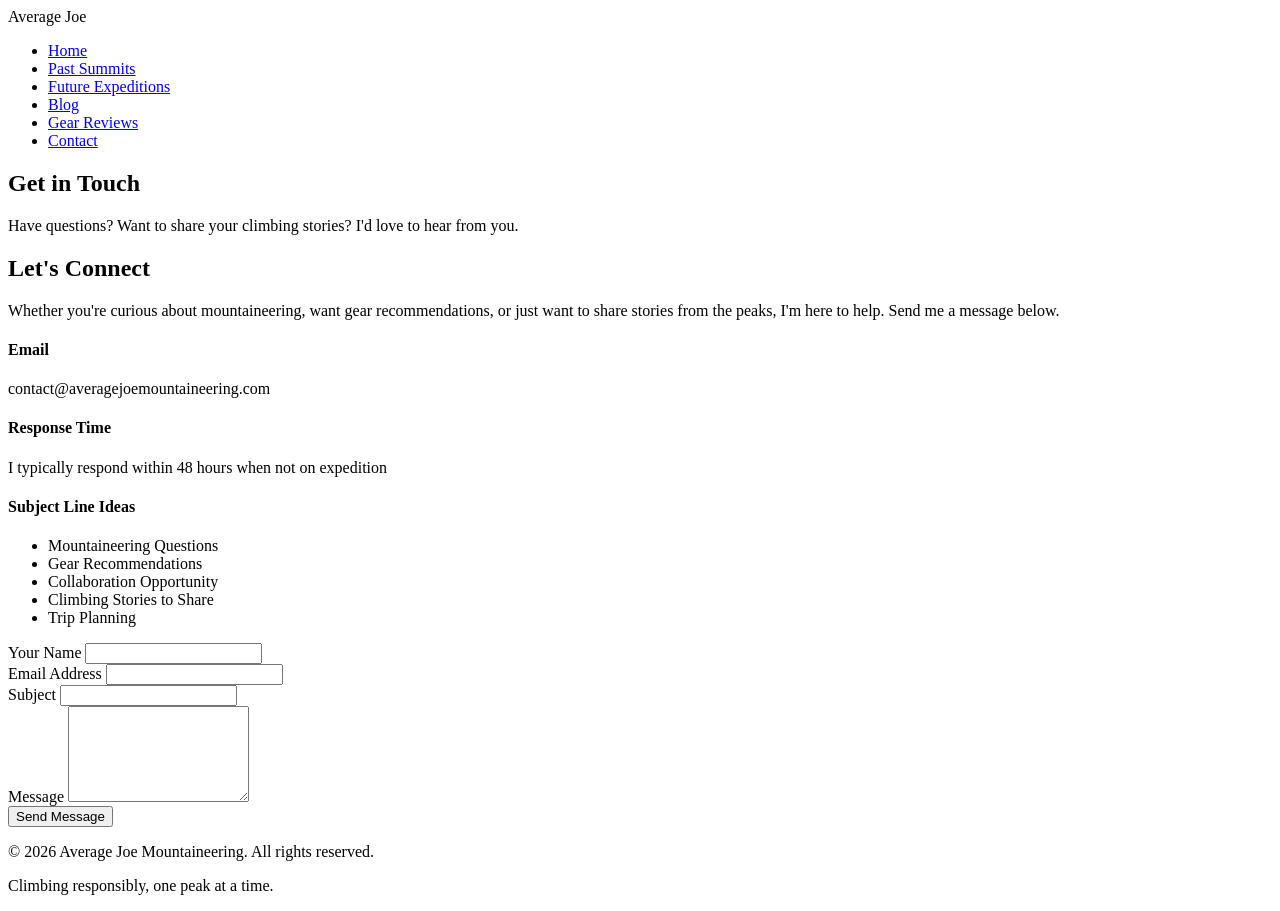
==== contact.html @ 9a06ac95 "Create contact.html with contact form and info Added a contact page with a form for user inquiries a" ====
<!DOCTYPE html>
<html lang="en">
<head>
    <meta charset="UTF-8">
    <meta name="viewport" content="width=device-width, initial-scale=1.0">
    <title>Contact - Average Joe Mountaineering</title>
    <link rel="stylesheet" href="styles.css">
</head>
<body>
    <!-- Navigation -->
    <nav class="navbar">
        <div class="nav-container">
            <div class="nav-brand">Average Joe</div>
            <ul class="nav-menu">
                <li><a href="index.html">Home</a></li>
                <li><a href="past-summits.html">Past Summits</a></li>
                <li><a href="future-expeditions.html">Future Expeditions</a></li>
                <li><a href="blog.html">Blog</a></li>
                <li><a href="gear-reviews.html">Gear Reviews</a></li>
                <li><a href="contact.html">Contact</a></li>
            </ul>
        </div>
    </nav>

    <!-- Page Content -->
    <section class="page-section">
        <div class="container">
            <h1>Get in Touch</h1>
            <p class="subtitle">Have questions? Want to share your climbing stories? I'd love to hear from you.</p>

            <div class="contact-container">
                <div class="contact-info">
                    <h2>Let's Connect</h2>
                    <p>Whether you're curious about mountaineering, want gear recommendations, or just want to share stories from the peaks, I'm here to help. Send me a message below.</p>
                    
                    <div class="info-item">
                        <h4>Email</h4>
                        <p>contact@averagejoemountaineering.com</p>
                    </div>
                    
                    <div class="info-item">
                        <h4>Response Time</h4>
                        <p>I typically respond within 48 hours when not on expedition</p>
                    </div>
                    
                    <div class="info-item">
                        <h4>Subject Line Ideas</h4>
                        <ul style="margin-top: 0.5rem;">
                            <li>Mountaineering Questions</li>
                            <li>Gear Recommendations</li>
                            <li>Collaboration Opportunity</li>
                            <li>Climbing Stories to Share</li>
                            <li>Trip Planning</li>
                        </ul>
                    </div>
                </div>

                <form class="contact-form">
                    <div class="form-group">
                        <label for="name">Your Name</label>
                        <input type="text" id="name" name="name" required>
                    </div>

                    <div class="form-group">
                        <label for="email">Email Address</label>
                        <input type="email" id="email" name="email" required>
                    </div>

                    <div class="form-group">
                        <label for="subject">Subject</label>
                        <input type="text" id="subject" name="subject" required>
                    </div>

                    <div class="form-group">
                        <label for="message">Message</label>
                        <textarea id="message" name="message" rows="6" required></textarea>
                    </div>

                    <button type="submit" class="submit-btn">Send Message</button>
                </form>
            </div>
        </div>
    </section>

    <!-- Footer -->
    <footer class="footer">
        <div class="container">
            <p>&copy; 2026 Average Joe Mountaineering. All rights reserved.</p>
            <p>Climbing responsibly, one peak at a time.</p>
        </div>
    </footer>

    <script src="script.js"></script>
</body>
</html>
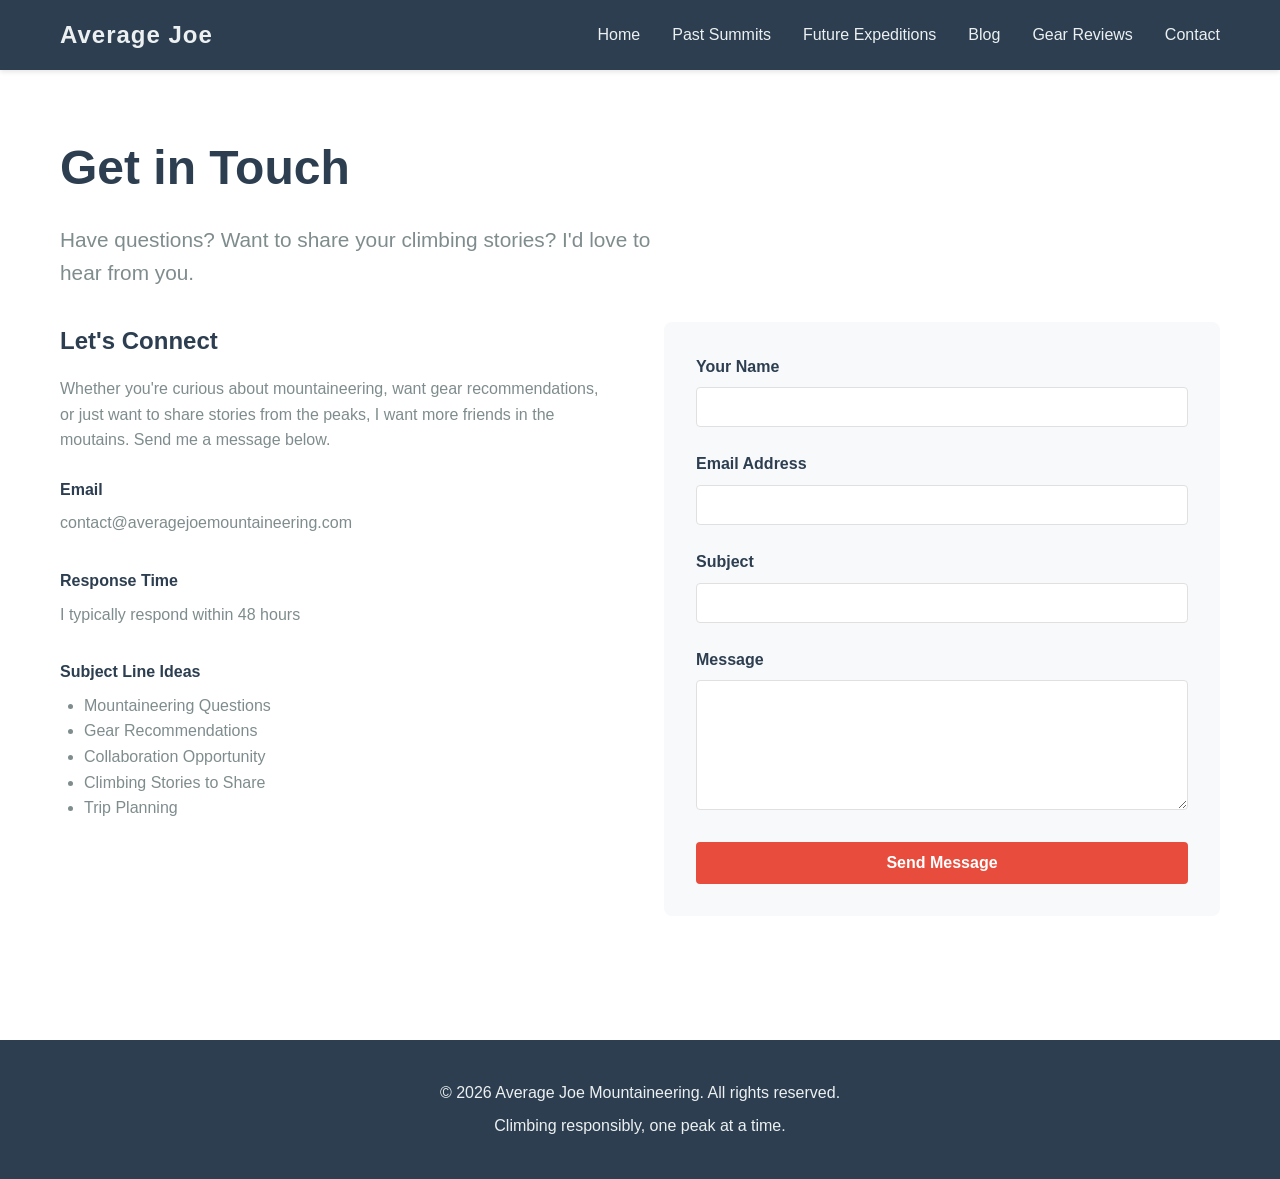
==== commit cb317dab: "Update contact message and response time text" ====
--- a/contact.html
+++ b/contact.html
@@ -31,7 +31,7 @@
             <div class="contact-container">
                 <div class="contact-info">
                     <h2>Let's Connect</h2>
-                    <p>Whether you're curious about mountaineering, want gear recommendations, or just want to share stories from the peaks, I'm here to help. Send me a message below.</p>
+                    <p>Whether you're curious about mountaineering, want gear recommendations, or just want to share stories from the peaks, I want more friends in the moutains. Send me a message below.</p>
                     
                     <div class="info-item">
                         <h4>Email</h4>
@@ -40,7 +40,7 @@
                     
                     <div class="info-item">
                         <h4>Response Time</h4>
-                        <p>I typically respond within 48 hours when not on expedition</p>
+                        <p>I typically respond within 48 hours</p>
                     </div>
                     
                     <div class="info-item">
--- a/styles.css
+++ b/styles.css
@@ -0,0 +1,742 @@
+/* Root Variables */
+:root {
+    --primary-color: #2c3e50;
+    --secondary-color: #e74c3c;
+    --accent-color: #3498db;
+    --text-dark: #2c3e50;
+    --text-light: #ecf0f1;
+    --text-muted: #7f8c8d;
+    --bg-light: #f8f9fa;
+    --bg-dark: #2c3e50;
+    --border-color: #e0e0e0;
+    --success-color: #27ae60;
+}
+
+/* Global Styles */
+* {
+    margin: 0;
+    padding: 0;
+    box-sizing: border-box;
+}
+
+html {
+    scroll-behavior: smooth;
+}
+
+body {
+    font-family: 'Segoe UI', Tahoma, Geneva, Verdana, sans-serif;
+    line-height: 1.6;
+    color: var(--text-dark);
+    background-color: #ffffff;
+}
+
+.container {
+    max-width: 1200px;
+    margin: 0 auto;
+    padding: 0 20px;
+}
+
+/* Navigation */
+.navbar {
+    background-color: var(--primary-color);
+    padding: 1rem 0;
+    position: sticky;
+    top: 0;
+    z-index: 1000;
+    box-shadow: 0 2px 5px rgba(0, 0, 0, 0.1);
+}
+
+.nav-container {
+    max-width: 1200px;
+    margin: 0 auto;
+    padding: 0 20px;
+    display: flex;
+    justify-content: space-between;
+    align-items: center;
+}
+
+.nav-brand {
+    font-size: 1.5rem;
+    font-weight: bold;
+    color: var(--text-light);
+    letter-spacing: 1px;
+}
+
+.nav-menu {
+    display: flex;
+    list-style: none;
+    gap: 2rem;
+    flex-wrap: wrap;
+}
+
+.nav-menu a {
+    color: var(--text-light);
+    text-decoration: none;
+    transition: color 0.3s ease;
+    font-weight: 500;
+}
+
+.nav-menu a:hover {
+    color: var(--secondary-color);
+}
+
+/* Hero Section */
+.hero {
+    background: linear-gradient(rgba(0, 0, 0, 0.5), rgba(0, 0, 0, 0.5)), 
+                url('https://images.unsplash.com/photo-1506905925346-21bda4d32df4?w=1200&h=600&fit=crop') center/cover;
+    color: var(--text-light);
+    padding: 150px 20px;
+    text-align: center;
+    position: relative;
+    min-height: 600px;
+    display: flex;
+    align-items: center;
+    justify-content: center;
+}
+
+.hero-content {
+    z-index: 10;
+    max-width: 800px;
+}
+
+.hero h1 {
+    font-size: 3.5rem;
+    margin-bottom: 1rem;
+    text-shadow: 2px 2px 4px rgba(0, 0, 0, 0.3);
+    animation: slideDown 0.8s ease-out;
+}
+
+.hero .tagline {
+    font-size: 1.5rem;
+    margin-bottom: 2rem;
+    text-shadow: 1px 1px 3px rgba(0, 0, 0, 0.3);
+    animation: slideUp 0.8s ease-out 0.2s both;
+}
+
+.cta-button {
+    display: inline-block;
+    background-color: var(--secondary-color);
+    color: white;
+    padding: 15px 40px;
+    border-radius: 50px;
+    text-decoration: none;
+    font-weight: bold;
+    transition: all 0.3s ease;
+    box-shadow: 0 4px 15px rgba(231, 76, 60, 0.4);
+    animation: slideUp 0.8s ease-out 0.4s both;
+}
+
+.cta-button:hover {
+    background-color: #c0392b;
+    transform: translateY(-3px);
+    box-shadow: 0 6px 20px rgba(231, 76, 60, 0.6);
+}
+
+/* Featured Section */
+.featured-section {
+    padding: 80px 20px;
+    background-color: var(--bg-light);
+}
+
+.featured-section h2 {
+    text-align: center;
+    font-size: 2.5rem;
+    margin-bottom: 3rem;
+    color: var(--primary-color);
+}
+
+.featured-grid {
+    display: grid;
+    grid-template-columns: repeat(auto-fit, minmax(300px, 1fr));
+    gap: 2rem;
+}
+
+.featured-card {
+    background: white;
+    border-radius: 8px;
+    overflow: hidden;
+    box-shadow: 0 4px 6px rgba(0, 0, 0, 0.1);
+    transition: all 0.3s ease;
+}
+
+.featured-card:hover {
+    transform: translateY(-5px);
+    box-shadow: 0 8px 15px rgba(0, 0, 0, 0.2);
+}
+
+.card-header {
+    padding: 1.5rem;
+    color: white;
+}
+
+.summit-header {
+    background: linear-gradient(135deg, #8B4513, #A0522D);
+}
+
+.expedition-header {
+    background: linear-gradient(135deg, #1e3a8a, #3b82f6);
+}
+
+.blog-header {
+    background: linear-gradient(135deg, #7c2d12, #ea580c);
+}
+
+.card-header h3 {
+    font-size: 1.1rem;
+    margin-bottom: 0.5rem;
+}
+
+.card-body {
+    padding: 1.5rem;
+}
+
+.card-body h4 {
+    color: var(--primary-color);
+    margin-bottom: 0.5rem;
+    font-size: 1.2rem;
+}
+
+.peak-info, .article-date {
+    color: var(--text-muted);
+    font-size: 0.9rem;
+    display: block;
+    margin-bottom: 1rem;
+}
+
+.card-body p {
+    color: var(--text-muted);
+    margin-bottom: 1rem;
+    line-height: 1.6;
+}
+
+.card-link {
+    color: var(--secondary-color);
+    text-decoration: none;
+    font-weight: bold;
+    transition: color 0.3s ease;
+}
+
+.card-link:hover {
+    color: #c0392b;
+}
+
+/* Stats Section */
+.stats-section {
+    padding: 60px 20px;
+    background-color: var(--primary-color);
+    color: white;
+}
+
+.stats-grid {
+    display: grid;
+    grid-template-columns: repeat(auto-fit, minmax(200px, 1fr));
+    gap: 2rem;
+    text-align: center;
+}
+
+.stat-card {
+    padding: 2rem;
+    background-color: rgba(255, 255, 255, 0.1);
+    border-radius: 8px;
+    transition: all 0.3s ease;
+}
+
+.stat-card:hover {
+    background-color: rgba(255, 255, 255, 0.2);
+    transform: scale(1.05);
+}
+
+.stat-number {
+    font-size: 2.5rem;
+    font-weight: bold;
+    color: var(--secondary-color);
+    margin-bottom: 0.5rem;
+}
+
+.stat-label {
+    font-size: 1rem;
+    color: rgba(255, 255, 255, 0.9);
+}
+
+/* About Section */
+.about-section {
+    padding: 80px 20px;
+}
+
+.about-section h2 {
+    text-align: center;
+    font-size: 2.5rem;
+    margin-bottom: 3rem;
+    color: var(--primary-color);
+}
+
+.about-content {
+    max-width: 800px;
+    margin: 0 auto;
+    line-height: 1.8;
+    color: var(--text-muted);
+}
+
+.about-content p {
+    margin-bottom: 1.5rem;
+    font-size: 1.05rem;
+}
+
+/* CTA Section */
+.cta-section {
+    background-color: var(--bg-light);
+    padding: 60px 20px;
+    text-align: center;
+}
+
+.cta-section h2 {
+    font-size: 2rem;
+    color: var(--primary-color);
+    margin-bottom: 1rem;
+}
+
+.cta-section p {
+    color: var(--text-muted);
+    font-size: 1.1rem;
+    margin-bottom: 2rem;
+}
+
+.cta-buttons {
+    display: flex;
+    justify-content: center;
+    gap: 1rem;
+    flex-wrap: wrap;
+}
+
+.btn {
+    display: inline-block;
+    padding: 12px 30px;
+    border-radius: 50px;
+    text-decoration: none;
+    font-weight: bold;
+    transition: all 0.3s ease;
+}
+
+.btn-primary {
+    background-color: var(--secondary-color);
+    color: white;
+}
+
+.btn-primary:hover {
+    background-color: #c0392b;
+    transform: translateY(-3px);
+}
+
+.btn-secondary {
+    background-color: transparent;
+    color: var(--secondary-color);
+    border: 2px solid var(--secondary-color);
+}
+
+.btn-secondary:hover {
+    background-color: var(--secondary-color);
+    color: white;
+}
+
+/* Page Section */
+.page-section {
+    min-height: 80vh;
+    padding: 60px 20px;
+}
+
+.page-section h1 {
+    font-size: 3rem;
+    color: var(--primary-color);
+    margin-bottom: 1rem;
+}
+
+.subtitle {
+    font-size: 1.3rem;
+    color: var(--text-muted);
+    margin-bottom: 2rem;
+    max-width: 600px;
+}
+
+.expedition-intro, .gear-intro {
+    color: var(--text-muted);
+    font-size: 1.05rem;
+    margin-bottom: 2rem;
+    line-height: 1.8;
+}
+
+/* Summit Cards */
+.summit-card {
+    background: white;
+    border-left: 5px solid var(--secondary-color);
+    padding: 2rem;
+    margin-bottom: 2rem;
+    border-radius: 4px;
+    box-shadow: 0 2px 8px rgba(0, 0, 0, 0.1);
+}
+
+.summit-header-card h2 {
+    color: var(--primary-color);
+    margin-bottom: 1rem;
+    font-size: 1.8rem;
+}
+
+.summit-meta {
+    display: flex;
+    gap: 1.5rem;
+    flex-wrap: wrap;
+    margin-bottom: 1.5rem;
+    font-size: 0.95rem;
+}
+
+.elevation, .location, .date, .season {
+    padding: 0.5rem 1rem;
+    background-color: var(--bg-light);
+    border-radius: 4px;
+    color: var(--text-muted);
+}
+
+.summit-details {
+    margin-top: 1.5rem;
+}
+
+.detail-section {
+    margin-bottom: 2rem;
+}
+
+.detail-section h3 {
+    color: var(--primary-color);
+    margin-bottom: 0.8rem;
+    font-size: 1.2rem;
+}
+
+.detail-section ul {
+    margin-left: 2rem;
+    color: var(--text-muted);
+}
+
+.detail-section li {
+    margin-bottom: 0.5rem;
+}
+
+/* Expedition Cards */
+.expedition-card {
+    display: flex;
+    margin-bottom: 2rem;
+    background: white;
+    border-radius: 8px;
+    overflow: hidden;
+    box-shadow: 0 2px 8px rgba(0, 0, 0, 0.1);
+}
+
+.expedition-timeline {
+    background: linear-gradient(135deg, var(--primary-color), var(--accent-color));
+    color: white;
+    padding: 2rem;
+    min-width: 120px;
+    display: flex;
+    align-items: center;
+    justify-content: center;
+    font-size: 1.5rem;
+    font-weight: bold;
+    text-align: center;
+}
+
+.expedition-content {
+    padding: 2rem;
+    flex: 1;
+}
+
+.expedition-content h2 {
+    color: var(--primary-color);
+    margin-bottom: 0.5rem;
+}
+
+.expedition-meta {
+    display: flex;
+    gap: 1rem;
+    flex-wrap: wrap;
+    margin-bottom: 1.5rem;
+    font-size: 0.9rem;
+}
+
+.expedition-content h3 {
+    color: var(--primary-color);
+    margin-top: 1.5rem;
+    margin-bottom: 0.5rem;
+    font-size: 1.1rem;
+}
+
+.expedition-content p, .expedition-content ul {
+    color: var(--text-muted);
+    margin-bottom: 1rem;
+    line-height: 1.6;
+}
+
+/* Blog Articles */
+.blog-article {
+    background: white;
+    padding: 2rem;
+    margin-bottom: 2rem;
+    border-radius: 8px;
+    border-left: 5px solid var(--accent-color);
+    box-shadow: 0 2px 8px rgba(0, 0, 0, 0.1);
+}
+
+.blog-article h3 {
+    color: var(--primary-color);
+    font-size: 1.5rem;
+    margin-bottom: 0.5rem;
+}
+
+.date {
+    color: var(--secondary-color);
+    font-weight: bold;
+    margin-bottom: 1rem;
+    display: block;
+}
+
+.blog-article p {
+    color: var(--text-muted);
+    margin-bottom: 1rem;
+    line-height: 1.8;
+}
+
+.blog-article ul {
+    margin-left: 2rem;
+}
+
+.blog-article li {
+    color: var(--text-muted);
+    margin-bottom: 0.5rem;
+}
+
+/* Gear Cards */
+.gear-card {
+    background: white;
+    border-radius: 8px;
+    margin-bottom: 2rem;
+    box-shadow: 0 2px 8px rgba(0, 0, 0, 0.1);
+    overflow: hidden;
+}
+
+.gear-header {
+    background: linear-gradient(135deg, var(--primary-color), var(--accent-color));
+    color: white;
+    padding: 1.5rem;
+    display: flex;
+    justify-content: space-between;
+    align-items: center;
+    flex-wrap: wrap;
+}
+
+.gear-header h3 {
+    margin: 0;
+    font-size: 1.5rem;
+}
+
+.gear-rating {
+    color: #ffd700;
+    font-weight: bold;
+    font-size: 1.1rem;
+}
+
+.gear-body {
+    padding: 2rem;
+}
+
+.gear-specs {
+    background-color: var(--bg-light);
+    padding: 1rem;
+    border-radius: 4px;
+    margin-bottom: 1.5rem;
+    color: var(--text-muted);
+}
+
+.gear-specs p {
+    margin: 0.3rem 0;
+}
+
+.gear-body h4 {
+    color: var(--primary-color);
+    margin-top: 1.5rem;
+    margin-bottom: 0.8rem;
+}
+
+.gear-body ul {
+    margin-left: 2rem;
+    color: var(--text-muted);
+}
+
+.gear-body li {
+    margin-bottom: 0.5rem;
+}
+
+.gear-body p {
+    color: var(--text-muted);
+    line-height: 1.6;
+}
+
+/* Contact Form */
+.contact-container {
+    display: grid;
+    grid-template-columns: 1fr 1fr;
+    gap: 3rem;
+    margin-top: 2rem;
+}
+
+.contact-info h2 {
+    color: var(--primary-color);
+    margin-bottom: 1rem;
+}
+
+.contact-info p {
+    color: var(--text-muted);
+    margin-bottom: 1.5rem;
+    line-height: 1.6;
+}
+
+.info-item {
+    margin-bottom: 2rem;
+}
+
+.info-item h4 {
+    color: var(--primary-color);
+    margin-bottom: 0.5rem;
+}
+
+.info-item p, .info-item ul {
+    color: var(--text-muted);
+}
+
+.info-item ul {
+    margin-left: 1.5rem;
+}
+
+.contact-form {
+    background: var(--bg-light);
+    padding: 2rem;
+    border-radius: 8px;
+}
+
+.form-group {
+    margin-bottom: 1.5rem;
+}
+
+.form-group label {
+    display: block;
+    color: var(--primary-color);
+    font-weight: bold;
+    margin-bottom: 0.5rem;
+}
+
+.form-group input,
+.form-group textarea {
+    width: 100%;
+    padding: 10px;
+    border: 1px solid var(--border-color);
+    border-radius: 4px;
+    font-family: inherit;
+    font-size: 1rem;
+    color: var(--text-dark);
+}
+
+.form-group input:focus,
+.form-group textarea:focus {
+    outline: none;
+    border-color: var(--accent-color);
+    box-shadow: 0 0 5px rgba(52, 152, 219, 0.3);
+}
+
+.submit-btn {
+    background-color: var(--secondary-color);
+    color: white;
+    padding: 12px 30px;
+    border: none;
+    border-radius: 4px;
+    font-weight: bold;
+    cursor: pointer;
+    transition: all 0.3s ease;
+    width: 100%;
+    font-size: 1rem;
+}
+
+.submit-btn:hover {
+    background-color: #c0392b;
+}
+
+/* Footer */
+.footer {
+    background-color: var(--primary-color);
+    color: var(--text-light);
+    text-align: center;
+    padding: 2rem;
+    margin-top: 4rem;
+}
+
+.footer p {
+    margin: 0.5rem 0;
+}
+
+/* Animations */
+@keyframes slideDown {
+    from {
+        opacity: 0;
+        transform: translateY(-30px);
+    }
+    to {
+        opacity: 1;
+        transform: translateY(0);
+    }
+}
+
+@keyframes slideUp {
+    from {
+        opacity: 0;
+        transform: translateY(30px);
+    }
+    to {
+        opacity: 1;
+        transform: translateY(0);
+    }
+}
+
+/* Responsive */
+@media (max-width: 768px) {
+    .hero h1 {
+        font-size: 2rem;
+    }
+
+    .hero .tagline {
+        font-size: 1.1rem;
+    }
+
+    .nav-menu {
+        gap: 1rem;
+    }
+
+    .contact-container {
+        grid-template-columns: 1fr;
+    }
+
+    .expedition-card {
+        flex-direction: column;
+    }
+
+    .expedition-timeline {
+        min-width: auto;
+    }
+
+    .featured-section h2,
+    .page-section h1 {
+        font-size: 2rem;
+    }
+
+    .gear-header {
+        flex-direction: column;
+        align-items: flex-start;
+    }
+
+    .gear-rating {
+        margin-top: 1rem;
+    }
+}
